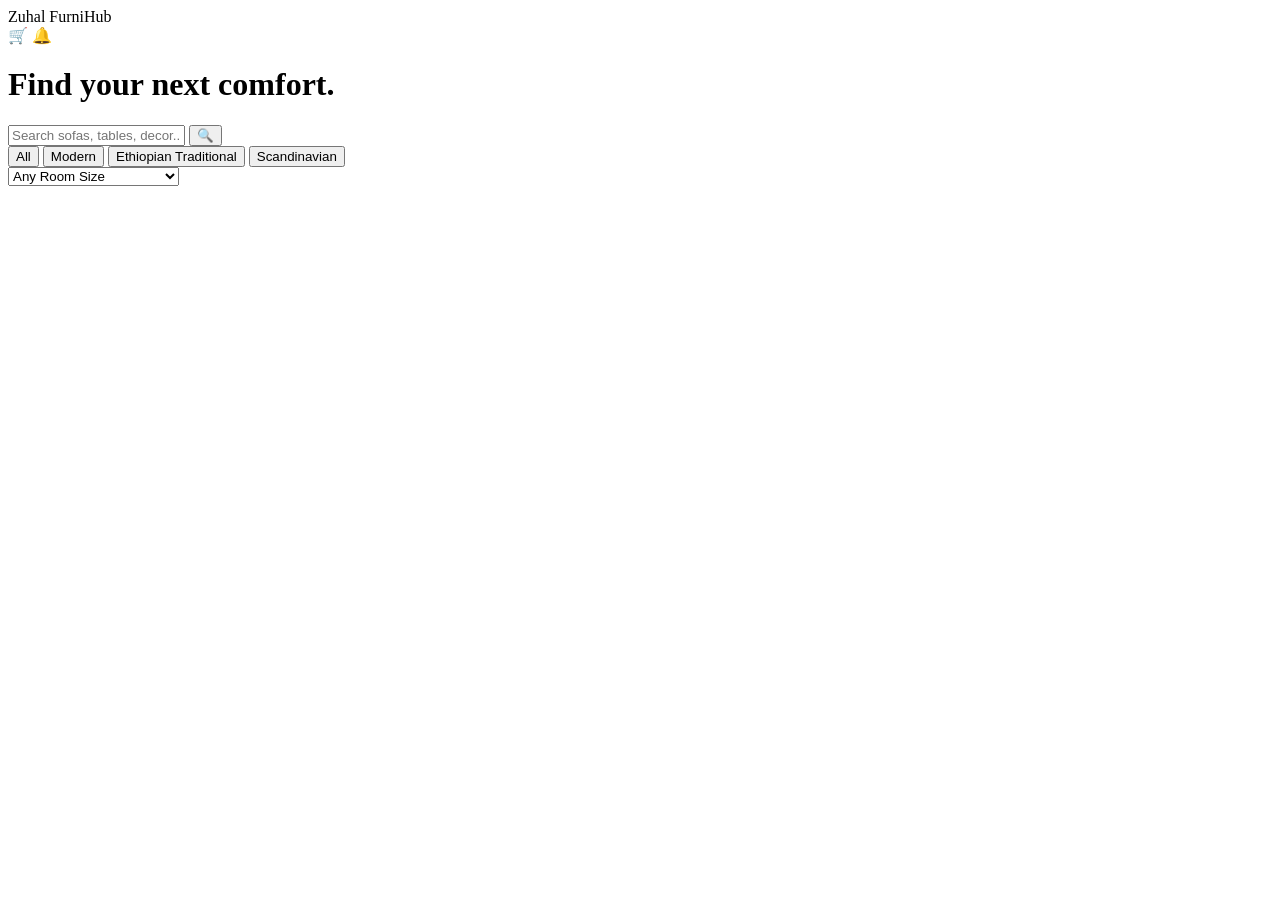
==== index.html @ ea8e4184 "Add initial HTML structure for Zuhal FurniHub" ====
<!DOCTYPE html>
<html lang="en">
<head>
    <meta charset="UTF-8">
    <meta name="viewport" content="width=device-width, initial-scale=1.0">
    <title>Zuhal FurniHub | Premium Marketplace</title>
    <link rel="stylesheet" href="style.css">
    <link href="https://fonts.googleapis.com/css2?family=Inter:wght@300;400;600&display=swap" rel="stylesheet">
</head>
<body>

    <nav class="navbar">
        <div class="logo">Zuhal FurniHub</div>
        <div class="nav-icons">
            <span>🛒</span>
            <span>🔔</span>
            <div class="profile-circle"></div>
        </div>
    </nav>

    <header class="hero">
        <h1>Find your next <span class="highlight">comfort.</span></h1>
        <div class="search-container">
            <input type="text" placeholder="Search sofas, tables, decor...">
            <button class="search-btn">🔍</button>
        </div>
    </header>

    <section class="filter-section">
        <div class="style-discovery">
            <button class="chip active" onclick="filterByStyle('All')">All</button>
            <button class="chip" onclick="filterByStyle('Modern')">Modern</button>
            <button class="chip" onclick="filterByStyle('Ethiopian Traditional')">Ethiopian Traditional</button>
            <button class="chip" onclick="filterByStyle('Scandinavian')">Scandinavian</button>
        </div>
        
        <div class="secondary-filters">
            <select id="roomSize" onchange="filterBySize()">
                <option value="all">Any Room Size</option>
                <option value="small">Small (Studio/Apartment)</option>
                <option value="large">Large (Villa)</option>
            </select>
        </div>
    </section>

    <main class="product-grid" id="productGrid">
        </main>

    <script src="script.js"></script>
</body>
</html>
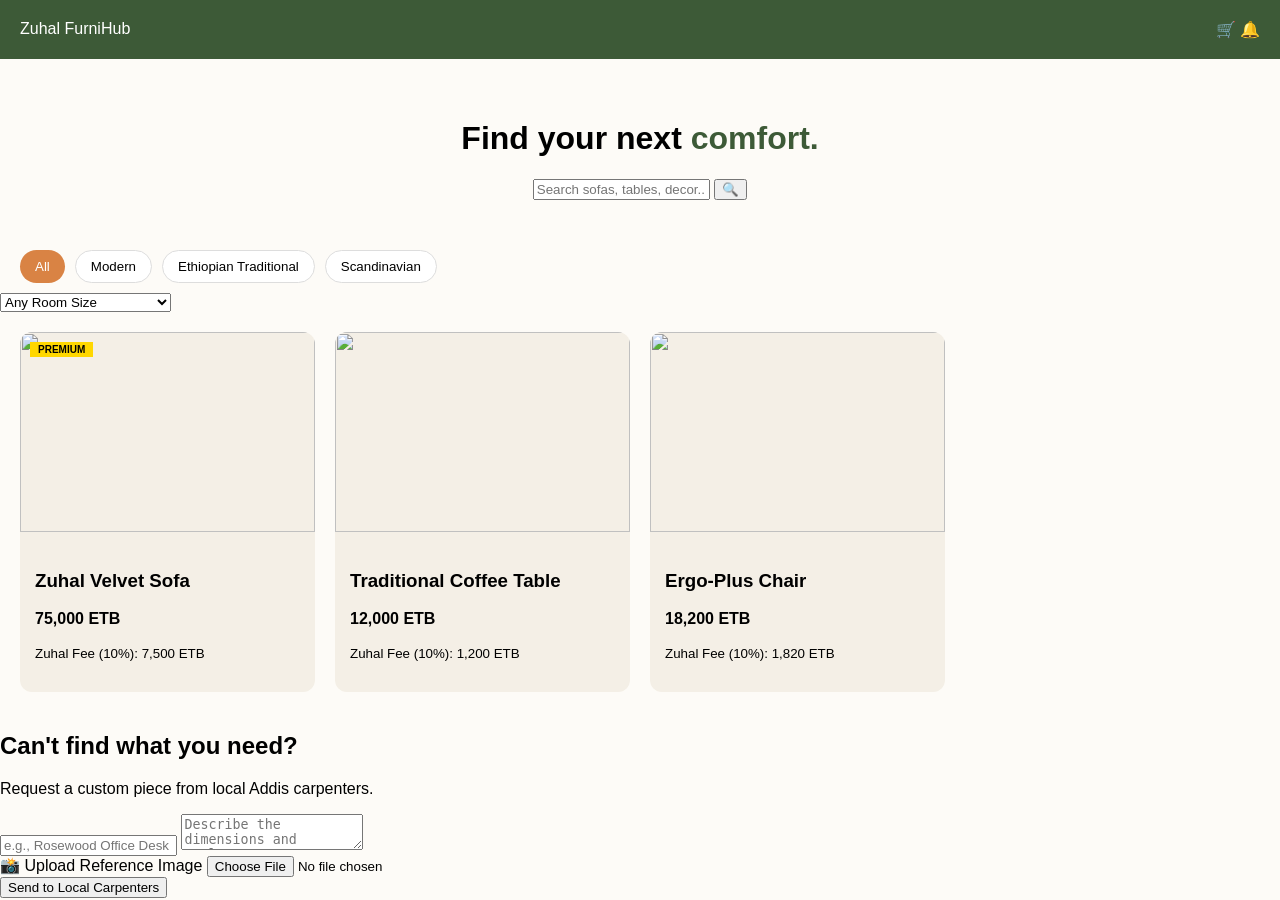
==== commit a0bae385: "Add custom request section to index.html" ====
--- a/index.html
+++ b/index.html
@@ -45,6 +45,19 @@
 
     <main class="product-grid" id="productGrid">
         </main>
+    <section class="custom-request">
+    <h2>Can't find what you need?</h2>
+    <p>Request a custom piece from local Addis carpenters.</p>
+    <div class="request-form">
+        <input type="text" id="customItemName" placeholder="e.g., Rosewood Office Desk">
+        <textarea id="customDescription" placeholder="Describe the dimensions and style..."></textarea>
+        <div class="upload-box">
+            <label for="file-upload">📸 Upload Reference Image</label>
+            <input id="file-upload" type="file" />
+        </div>
+        <button class="request-btn" onclick="submitRequest()">Send to Local Carpenters</button>
+    </div>
+</section>
 
     <script src="script.js"></script>
 </body>
--- a/style.css
+++ b/style.css
@@ -0,0 +1,74 @@
+:root {
+    --zuhal-green: #3D5A37;
+    --zuhal-orange: #D98344;
+    --zuhal-cream: #FDFBF7;
+    --bg-card: #F4EFE6;
+}
+
+body {
+    margin: 0;
+    font-family: 'Inter', sans-serif;
+    background-color: var(--zuhal-cream);
+}
+
+.navbar {
+    display: flex;
+    justify-content: space-between;
+    padding: 20px;
+    background: var(--zuhal-green);
+    color: white;
+}
+
+.hero {
+    padding: 40px 20px;
+    text-align: center;
+}
+
+.highlight { color: var(--zuhal-green); }
+
+.style-discovery {
+    display: flex;
+    gap: 10px;
+    overflow-x: auto;
+    padding: 10px 20px;
+}
+
+.chip {
+    border: 1px solid #ddd;
+    background: white;
+    padding: 8px 15px;
+    border-radius: 20px;
+    white-space: nowrap;
+    cursor: pointer;
+}
+
+.chip.active {
+    background: var(--zuhal-orange);
+    color: white;
+    border: none;
+}
+
+.product-grid {
+    display: grid;
+    grid-template-columns: repeat(auto-fill, minmax(280px, 1fr));
+    gap: 20px;
+    padding: 20px;
+}
+
+.product-card {
+    background: var(--bg-card);
+    border-radius: 12px;
+    overflow: hidden;
+    position: relative;
+    padding-bottom: 15px;
+}
+
+.premium-badge {
+    position: absolute;
+    top: 10px;
+    left: 10px;
+    background: gold;
+    padding: 2px 8px;
+    font-size: 10px;
+    font-weight: bold;
+}
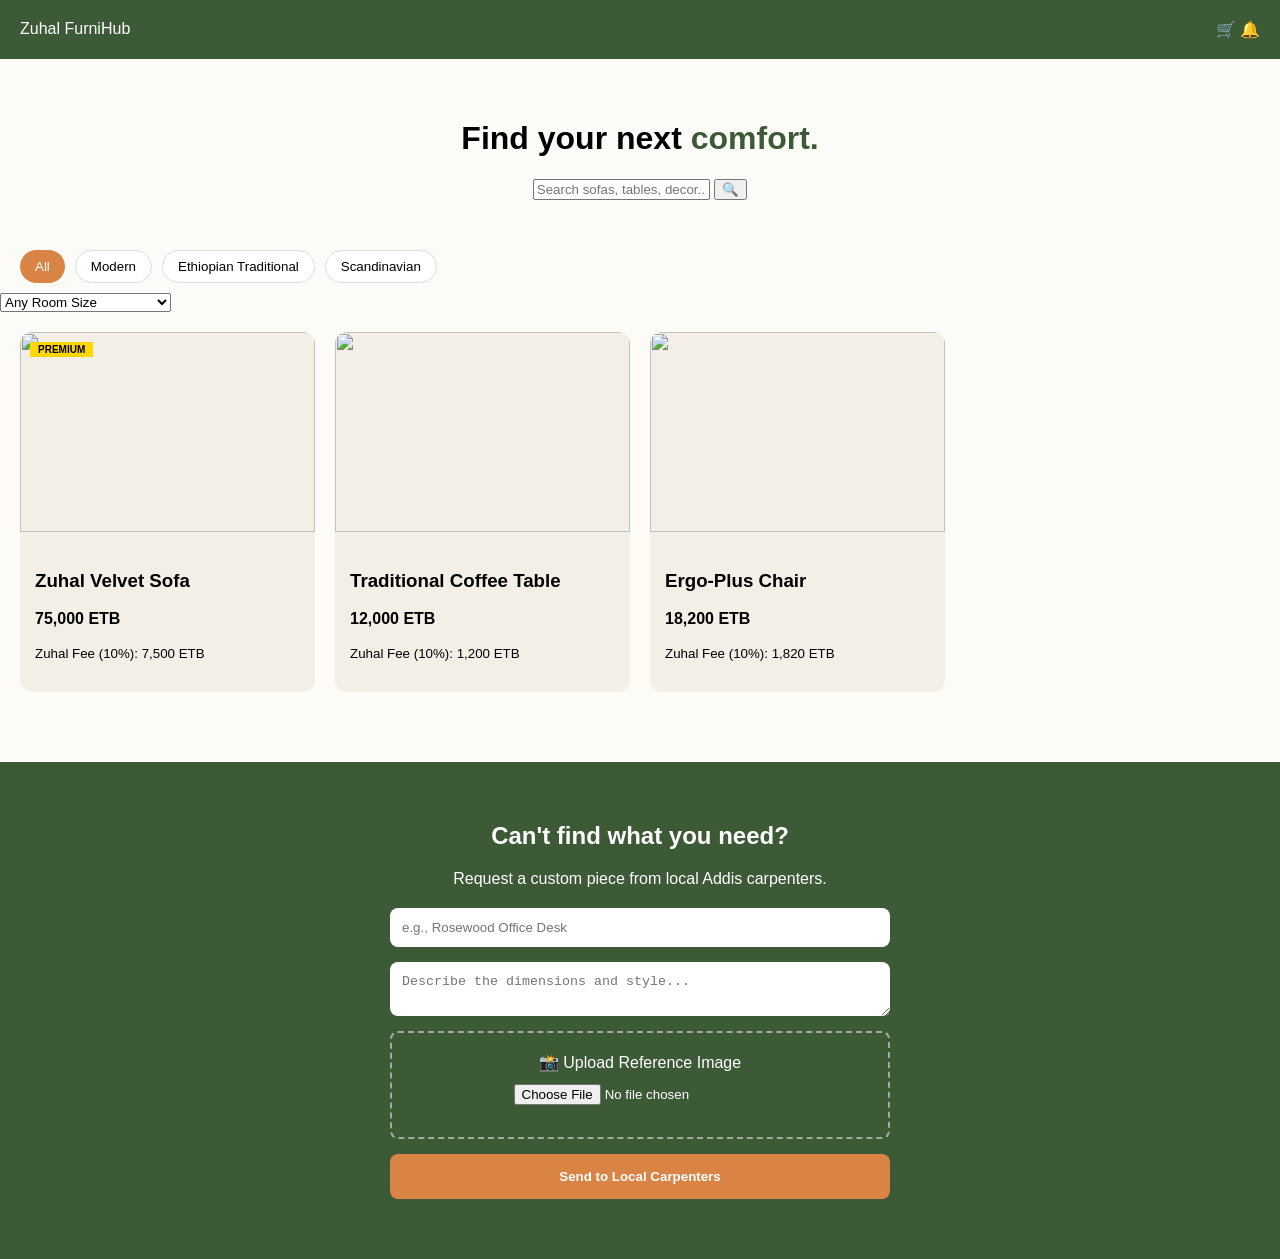
==== commit 1ad49a69: "Add delivery cost estimation feature Added a delivery cost estimation section with options for picku" ====
--- a/index.html
+++ b/index.html
@@ -44,6 +44,28 @@
     </section>
 
     <main class="product-grid" id="productGrid">
+        <section class="delivery-calc">
+    <h3>🚚 Estimate Delivery Cost</h3>
+    <div class="calc-box">
+        <label>Pickup Area:</label>
+        <select id="pickup">
+            <option value="0">Addis Ketema (Merkato)</option>
+            <option value="150">Bole</option>
+            <option value="200">CMC / Ayat</option>
+            <option value="100">Piassa</option>
+        </select>
+
+        <label>Item Size:</label>
+        <select id="itemSize">
+            <option value="1">Small (Chair/Lamp)</option>
+            <option value="2.5">Medium (Dining Table)</option>
+            <option value="5">Large (3-Seater Sofa / Bed)</option>
+        </select>
+        
+        <button onclick="calculateDelivery()">Check Price</button>
+        <p id="deliveryResult"></p>
+    </div>
+</section>
         </main>
     <section class="custom-request">
     <h2>Can't find what you need?</h2>
--- a/style.css
+++ b/style.css
@@ -72,3 +72,41 @@
     font-size: 10px;
     font-weight: bold;
 }
+.custom-request {
+    background: var(--zuhal-green);
+    color: white;
+    padding: 40px 20px;
+    margin-top: 50px;
+    text-align: center;
+}
+
+.request-form {
+    max-width: 500px;
+    margin: 20px auto;
+    display: flex;
+    flex-direction: column;
+    gap: 15px;
+}
+
+.request-form input, .request-form textarea {
+    padding: 12px;
+    border-radius: 8px;
+    border: none;
+}
+
+.upload-box {
+    border: 2px dashed rgba(255,255,255,0.5);
+    padding: 20px;
+    border-radius: 8px;
+    cursor: pointer;
+}
+
+.request-btn {
+    background: var(--zuhal-orange);
+    color: white;
+    border: none;
+    padding: 15px;
+    font-weight: bold;
+    border-radius: 8px;
+    cursor: pointer;
+}
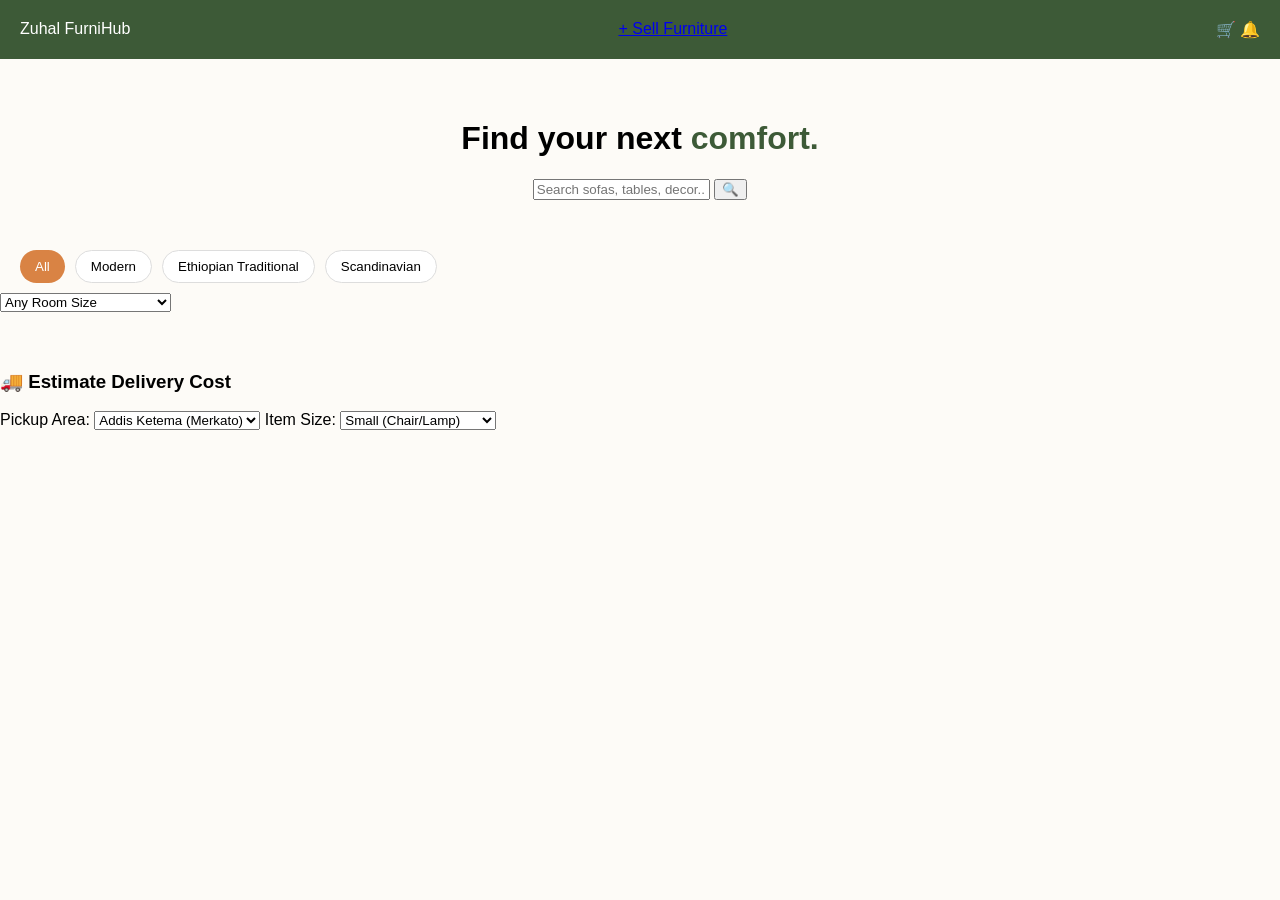
==== commit 1489e3e5: "Update index.html to enhance navigation and layout Refactor HTML structure to improve layout and add" ====
--- a/index.html
+++ b/index.html
@@ -11,6 +11,11 @@
 
     <nav class="navbar">
         <div class="logo">Zuhal FurniHub</div>
+        
+        <div class="nav-links">
+            <a href="sell.html" class="sell-btn-nav">+ Sell Furniture</a>
+        </div>
+
         <div class="nav-icons">
             <span>🛒</span>
             <span>🔔</span>
@@ -21,7 +26,7 @@
     <header class="hero">
         <h1>Find your next <span class="highlight">comfort.</span></h1>
         <div class="search-container">
-            <input type="text" placeholder="Search sofas, tables, decor...">
+            <input type="text" id="searchInput" placeholder="Search sofas, tables, decor..." onkeyup="searchFurniture()">
             <button class="search-btn">🔍</button>
         </div>
     </header>
@@ -43,44 +48,21 @@
         </div>
     </section>
 
-    <main class="product-grid" id="productGrid">
-        <section class="delivery-calc">
-    <h3>🚚 Estimate Delivery Cost</h3>
-    <div class="calc-box">
-        <label>Pickup Area:</label>
-        <select id="pickup">
-            <option value="0">Addis Ketema (Merkato)</option>
-            <option value="150">Bole</option>
-            <option value="200">CMC / Ayat</option>
-            <option value="100">Piassa</option>
-        </select>
+    <main class="product-grid" id="productGrid"></main>
 
-        <label>Item Size:</label>
-        <select id="itemSize">
-            <option value="1">Small (Chair/Lamp)</option>
-            <option value="2.5">Medium (Dining Table)</option>
-            <option value="5">Large (3-Seater Sofa / Bed)</option>
-        </select>
-        
-        <button onclick="calculateDelivery()">Check Price</button>
-        <p id="deliveryResult"></p>
-    </div>
-</section>
-        </main>
-    <section class="custom-request">
-    <h2>Can't find what you need?</h2>
-    <p>Request a custom piece from local Addis carpenters.</p>
-    <div class="request-form">
-        <input type="text" id="customItemName" placeholder="e.g., Rosewood Office Desk">
-        <textarea id="customDescription" placeholder="Describe the dimensions and style..."></textarea>
-        <div class="upload-box">
-            <label for="file-upload">📸 Upload Reference Image</label>
-            <input id="file-upload" type="file" />
-        </div>
-        <button class="request-btn" onclick="submitRequest()">Send to Local Carpenters</button>
-    </div>
-</section>
+    <section class="tools-container">
+        <div class="delivery-calc">
+            <h3>🚚 Estimate Delivery Cost</h3>
+            <div class="calc-box">
+                <label>Pickup Area:</label>
+                <select id="pickup">
+                    <option value="0">Addis Ketema (Merkato)</option>
+                    <option value="150">Bole</option>
+                    <option value="200">CMC / Ayat</option>
+                    <option value="100">Piassa</option>
+                </select>
 
-    <script src="script.js"></script>
-</body>
-</html>
+                <label>Item Size:</label>
+                <select id="itemSize">
+                    <option value="1">Small (Chair/Lamp)</option>
+                    <option value="2.5">Medium (Dining Table)</option
--- a/style.css
+++ b/style.css
@@ -110,3 +110,51 @@
     border-radius: 8px;
     cursor: pointer;
 }
+.premium-card {
+    border: 2px solid var(--zuhal-orange);
+    box-shadow: 0 10px 20px rgba(217, 131, 68, 0.2);
+    transform: scale(1.02); /* Makes it pop slightly more */
+}
+
+.premium-tag {
+    background: var(--zuhal-orange);
+    color: white;
+    padding: 2px 10px;
+    font-size: 0.7rem;
+    font-weight: bold;
+    border-radius: 4px;
+    position: absolute;
+    top: 10px;
+    right: 10px;
+}
+.form-container {
+    max-width: 600px;
+    margin: 40px auto;
+    padding: 20px;
+}
+
+.sell-card {
+    background: white;
+    padding: 30px;
+    border-radius: 15px;
+    box-shadow: 0 10px 30px rgba(0,0,0,0.05);
+    display: flex;
+    flex-direction: column;
+    gap: 15px;
+}
+
+.earnings-breakdown {
+    background: var(--zuhal-cream);
+    padding: 15px;
+    border-left: 4px solid var(--zuhal-green);
+    font-size: 0.9rem;
+}
+
+.premium-option {
+    background: #fff8e1;
+    padding: 10px;
+    border-radius: 8px;
+    border: 1px solid #ffe082;
+    cursor: pointer;
+    font-size: 0.9rem;
+}
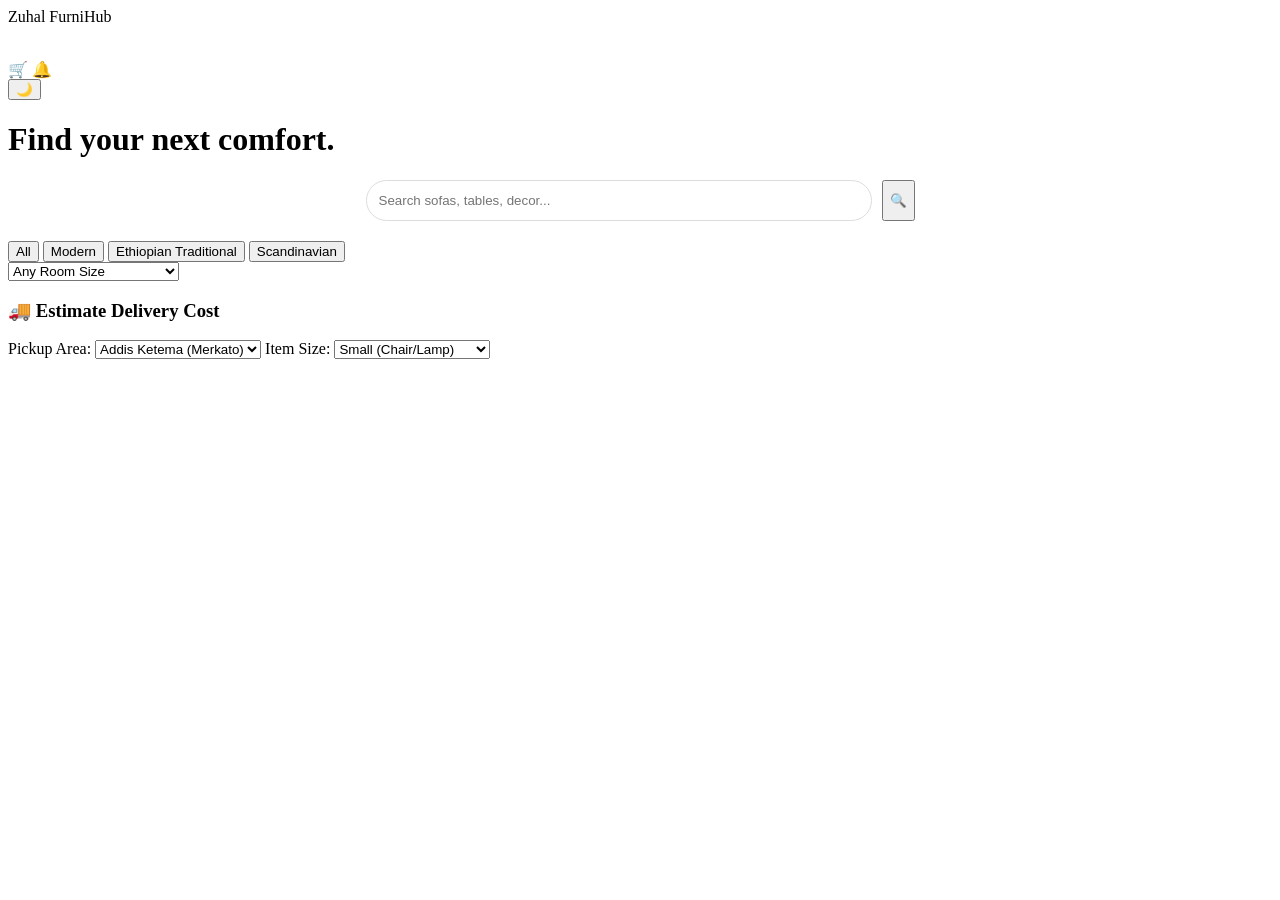
==== commit 44df91f3: "Add dark mode toggle button Add dark mode toggle button to navigation" ====
--- a/index.html
+++ b/index.html
@@ -20,6 +20,7 @@
             <span>🛒</span>
             <span>🔔</span>
             <div class="profile-circle"></div>
+            <button id="dark-mode-toggle" class="mode-btn">🌙</button>
         </div>
     </nav>
 
--- a/style.css
+++ b/style.css
@@ -1,160 +1,176 @@
-:root {
-    --zuhal-green: #3D5A37;
-    --zuhal-orange: #D98344;
-    --zuhal-cream: #FDFBF7;
-    --bg-card: #F4EFE6;
+.delete-btn {
+    background: #ffeded;
+    color: #cc0000;
+    border: none;
+    padding: 5px 10px;
+    border-radius: 4px;
+    font-size: 11px;
+    cursor: pointer;
+    margin-top: 10px;
+    transition: 0.3s;
 }
 
-body {
-    margin: 0;
-    font-family: 'Inter', sans-serif;
-    background-color: var(--zuhal-cream);
-}
-
-.navbar {
-    display: flex;
-    justify-content: space-between;
-    padding: 20px;
-    background: var(--zuhal-green);
+.delete-btn:hover {
+    background: #cc0000;
     color: white;
 }
 
-.hero {
-    padding: 40px 20px;
+.nav-links {
+    display: flex;
+    align-items: center;
+    gap: 15px;
+}
+
+.sell-btn-nav {
+    color: white;
+    text-decoration: none;
+    background: var(--zuhal-orange);
+    padding: 8px 15px;
+    border-radius: 5px;
+    font-weight: 600;
+}
+.search-container {
+    display: flex;
+    justify-content: center;
+    gap: 10px;
+    max-width: 600px;
+    margin: 20px auto;
+}
+
+#searchInput {
+    width: 80%;
+    padding: 12px;
+    border-radius: 25px;
+    border: 1px solid #ddd;
+    outline: none;
+}
+
+#searchInput:focus {
+    border-color: var(--zuhal-green);
+}
+.details-container {
+    max-width: 1000px;
+    margin: 40px auto;
+    display: grid;
+    grid-template-columns: 1fr 1fr;
+    gap: 40px;
+    padding: 20px;
+    background: white;
+    border-radius: 20px;
+}
+
+.details-image img {
+    width: 100%;
+    border-radius: 15px;
+    object-fit: cover;
+}
+
+.details-info h1 { color: var(--zuhal-green); font-size: 2.5rem; }
+
+.contact-box {
+    margin-top: 30px;
+    padding: 20px;
+    background: var(--zuhal-cream);
+    border-radius: 12px;
+}
+
+.whatsapp-btn {
+    display: block;
+    text-align: center;
+    background: #25D366;
+    color: white;
+    padding: 15px;
+    text-decoration: none;
+    border-radius: 8px;
+    font-weight: bold;
+    margin-top: 10px;
+}
+/* --- Details Page Layout --- */
+.details-container {
+    max-width: 1100px;
+    margin: 50px auto;
+    display: grid;
+    grid-template-columns: 1.2fr 1fr; /* Image is slightly larger than info box */
+    gap: 50px;
+    padding: 30px;
+    background: white;
+    border-radius: 24px;
+    box-shadow: 0 10px 40px rgba(0,0,0,0.03);
+}
+
+.details-image img {
+    width: 100%;
+    height: 500px;
+    border-radius: 18px;
+    object-fit: cover;
+}
+
+/* --- Typography & Info --- */
+.details-info h1 {
+    color: var(--zuhal-green);
+    font-size: 2.8rem;
+    margin-bottom: 10px;
+    font-weight: 600;
+}
+
+.details-info .price-tag {
+    font-size: 2rem;
+    color: var(--zuhal-orange);
+    font-weight: bold;
+    margin: 20px 0;
+}
+
+/* --- The WhatsApp Contact Box --- */
+.contact-box {
+    margin-top: 40px;
+    padding: 25px;
+    background: #f9fcf8; /* Very light green tint */
+    border: 1px solid #e1eedd;
+    border-radius: 16px;
     text-align: center;
 }
 
-.highlight { color: var(--zuhal-green); }
-
-.style-discovery {
+.whatsapp-btn {
     display: flex;
+    align-items: center;
+    justify-content: center;
     gap: 10px;
-    overflow-x: auto;
-    padding: 10px 20px;
+    background: #25D366; /* Official WhatsApp Green */
+    color: white;
+    padding: 18px;
+    text-decoration: none;
+    border-radius: 12px;
+    font-size: 1.1rem;
+    font-weight: 600;
+    transition: transform 0.3s ease, background 0.3s ease;
+    box-shadow: 0 4px 15px rgba(37, 211, 102, 0.3);
 }
 
-.chip {
-    border: 1px solid #ddd;
-    background: white;
-    padding: 8px 15px;
-    border-radius: 20px;
-    white-space: nowrap;
-    cursor: pointer;
+.whatsapp-btn:hover {
+    background: #1eb954;
+    transform: translateY(-3px);
 }
 
-.chip.active {
-    background: var(--zuhal-orange);
-    color: white;
-    border: none;
+/* Mobile Responsiveness: Stack columns on small screens */
+@media (max-width: 768px) {
+    .details-container {
+        grid-template-columns: 1fr;
+        margin: 10px;
+        padding: 15px;
+    }
+    
+    .details-image img {
+        height: 300px;
+    }
+}
+.related-section {
+    max-width: 1100px;
+    margin: 0 auto 60px;
+    padding: 0 20px;
 }
 
-.product-grid {
-    display: grid;
-    grid-template-columns: repeat(auto-fill, minmax(280px, 1fr));
-    gap: 20px;
-    padding: 20px;
+.related-section hr {
+    border: 0;
+    border-top: 1px solid #eee;
+    margin-bottom: 20px;
 }
-
-.product-card {
-    background: var(--bg-card);
-    border-radius: 12px;
-    overflow: hidden;
-    position: relative;
-    padding-bottom: 15px;
-}
-
-.premium-badge {
-    position: absolute;
-    top: 10px;
-    left: 10px;
-    background: gold;
-    padding: 2px 8px;
-    font-size: 10px;
-    font-weight: bold;
-}
-.custom-request {
-    background: var(--zuhal-green);
-    color: white;
-    padding: 40px 20px;
-    margin-top: 50px;
-    text-align: center;
-}
-
-.request-form {
-    max-width: 500px;
-    margin: 20px auto;
-    display: flex;
-    flex-direction: column;
-    gap: 15px;
-}
-
-.request-form input, .request-form textarea {
-    padding: 12px;
-    border-radius: 8px;
-    border: none;
-}
-
-.upload-box {
-    border: 2px dashed rgba(255,255,255,0.5);
-    padding: 20px;
-    border-radius: 8px;
-    cursor: pointer;
-}
-
-.request-btn {
-    background: var(--zuhal-orange);
-    color: white;
-    border: none;
-    padding: 15px;
-    font-weight: bold;
-    border-radius: 8px;
-    cursor: pointer;
-}
-.premium-card {
-    border: 2px solid var(--zuhal-orange);
-    box-shadow: 0 10px 20px rgba(217, 131, 68, 0.2);
-    transform: scale(1.02); /* Makes it pop slightly more */
-}
-
-.premium-tag {
-    background: var(--zuhal-orange);
-    color: white;
-    padding: 2px 10px;
-    font-size: 0.7rem;
-    font-weight: bold;
-    border-radius: 4px;
-    position: absolute;
-    top: 10px;
-    right: 10px;
-}
-.form-container {
-    max-width: 600px;
-    margin: 40px auto;
-    padding: 20px;
-}
-
-.sell-card {
-    background: white;
-    padding: 30px;
-    border-radius: 15px;
-    box-shadow: 0 10px 30px rgba(0,0,0,0.05);
-    display: flex;
-    flex-direction: column;
-    gap: 15px;
-}
-
-.earnings-breakdown {
-    background: var(--zuhal-cream);
-    padding: 15px;
-    border-left: 4px solid var(--zuhal-green);
-    font-size: 0.9rem;
-}
-
-.premium-option {
-    background: #fff8e1;
-    padding: 10px;
-    border-radius: 8px;
-    border: 1px solid #ffe082;
-    cursor: pointer;
-    font-size: 0.9rem;
-}
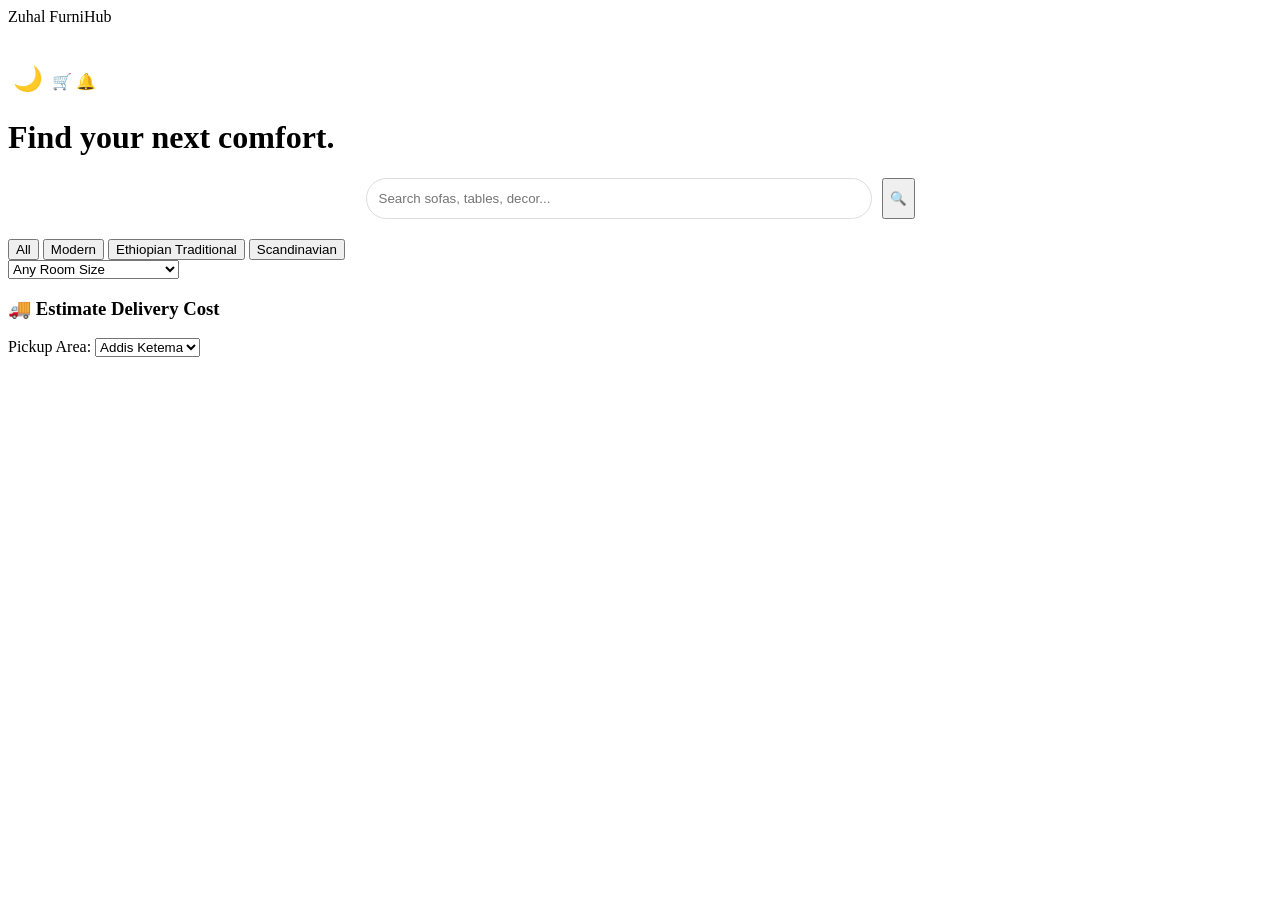
==== commit 4755d2c4: "Update index.html" ====
--- a/index.html
+++ b/index.html
@@ -17,10 +17,10 @@
         </div>
 
         <div class="nav-icons">
-            <span>🛒</span>
-            <span>🔔</span>
+            <button id="dark-mode-toggle" class="mode-btn">🌙</button>
+            <span class="icon-spacing">🛒</span>
+            <span class="icon-spacing">🔔</span>
             <div class="profile-circle"></div>
-            <button id="dark-mode-toggle" class="mode-btn">🌙</button>
         </div>
     </nav>
 
@@ -49,7 +49,8 @@
         </div>
     </section>
 
-    <main class="product-grid" id="productGrid"></main>
+    <main class="product-grid" id="productGrid">
+        </main>
 
     <section class="tools-container">
         <div class="delivery-calc">
@@ -57,13 +58,4 @@
             <div class="calc-box">
                 <label>Pickup Area:</label>
                 <select id="pickup">
-                    <option value="0">Addis Ketema (Merkato)</option>
-                    <option value="150">Bole</option>
-                    <option value="200">CMC / Ayat</option>
-                    <option value="100">Piassa</option>
-                </select>
-
-                <label>Item Size:</label>
-                <select id="itemSize">
-                    <option value="1">Small (Chair/Lamp)</option>
-                    <option value="2.5">Medium (Dining Table)</option
+                    <option value="0">Addis Ketema
--- a/style.css
+++ b/style.css
@@ -174,3 +174,55 @@
     border-top: 1px solid #eee;
     margin-bottom: 20px;
 }
+/* --- Dark Mode Colors --- */
+body.dark-mode {
+    --zuhal-cream: #121212; /* Dark Background */
+    --bg-card: #1e1e1e;    /* Darker Grey Cards */
+    color: #e0e0e0;        /* Light Text */
+}
+
+body.dark-mode .navbar {
+    background: #0a0a0a;
+}
+
+body.dark-mode .product-card, 
+body.dark-mode .details-container,
+body.dark-mode .sell-card {
+    background: #1e1e1e;
+    color: white;
+    box-shadow: 0 10px 30px rgba(0,0,0,0.5);
+}
+
+body.dark-mode input, 
+body.dark-mode textarea, 
+body.dark-mode select {
+    background: #2a2a2a;
+    color: white;
+    border: 1px solid #444;
+}
+
+/* Toggle Button Style */
+.mode-btn {
+    background: none;
+    border: none;
+    font-size: 1.5rem;
+    cursor: pointer;
+    padding: 5px;
+    transition: transform 0.3s ease;
+}
+
+.mode-btn:hover {
+    transform: rotate(20deg);
+}
+.file-input {
+    padding: 10px;
+    background: var(--zuhal-cream);
+    border: 2px dashed var(--zuhal-green);
+    border-radius: 8px;
+    cursor: pointer;
+}
+
+body.dark-mode .file-input {
+    background: #2a2a2a;
+    border-color: #444;
+}
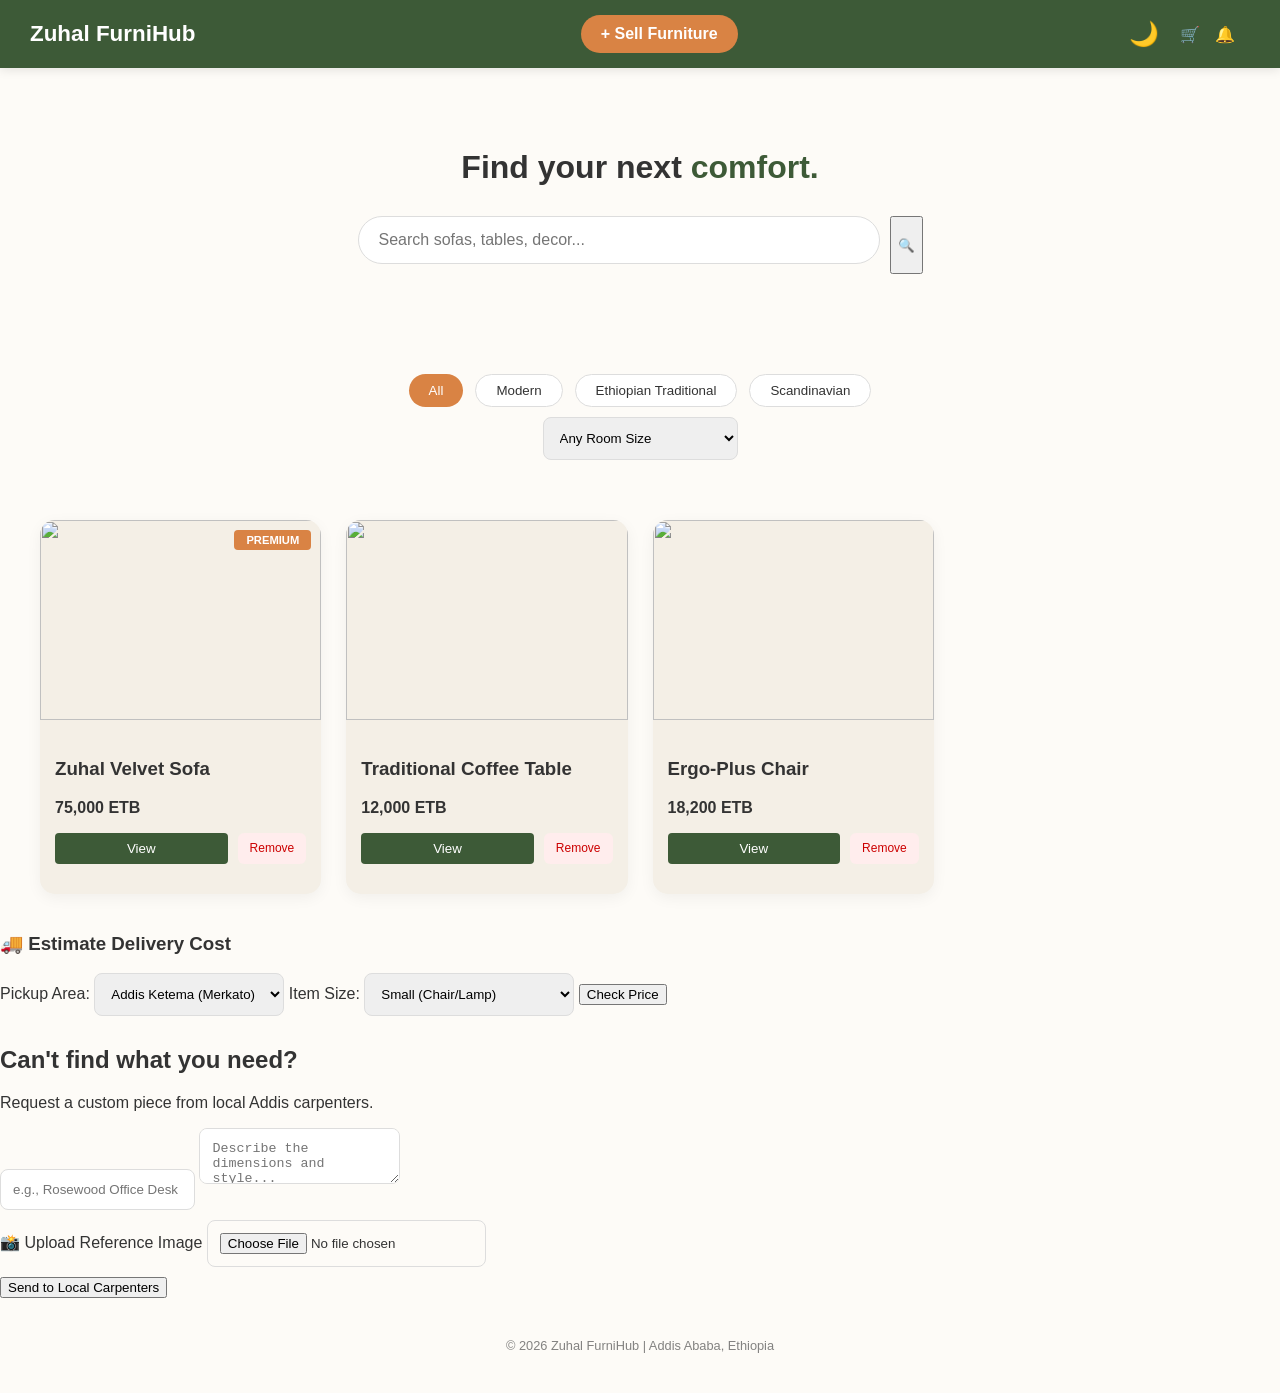
==== commit f7073d66: "Update index.html" ====
--- a/index.html
+++ b/index.html
@@ -58,4 +58,43 @@
             <div class="calc-box">
                 <label>Pickup Area:</label>
                 <select id="pickup">
-                    <option value="0">Addis Ketema
+                    <option value="0">Addis Ketema (Merkato)</option>
+                    <option value="150">Bole</option>
+                    <option value="200">CMC / Ayat</option>
+                    <option value="100">Piassa</option>
+                </select>
+
+                <label>Item Size:</label>
+                <select id="itemSize">
+                    <option value="1">Small (Chair/Lamp)</option>
+                    <option value="2.5">Medium (Dining Table)</option>
+                    <option value="5">Large (3-Seater Sofa / Bed)</option>
+                </select>
+                
+                <button class="request-btn" onclick="calculateDelivery()">Check Price</button>
+                <p id="deliveryResult"></p>
+            </div>
+        </div>
+
+        <div class="custom-request">
+            <h2>Can't find what you need?</h2>
+            <p>Request a custom piece from local Addis carpenters.</p>
+            <div class="request-form">
+                <input type="text" id="customItemName" placeholder="e.g., Rosewood Office Desk">
+                <textarea id="customDescription" placeholder="Describe the dimensions and style..."></textarea>
+                <div class="upload-box">
+                    <label for="file-upload">📸 Upload Reference Image</label>
+                    <input id="file-upload" type="file" />
+                </div>
+                <button class="request-btn" onclick="submitRequest()">Send to Local Carpenters</button>
+            </div>
+        </div>
+    </section>
+
+    <footer style="text-align: center; padding: 40px; opacity: 0.6; font-size: 0.8rem;">
+        &copy; 2026 Zuhal FurniHub | Addis Ababa, Ethiopia
+    </footer>
+
+    <script src="script.js"></script>
+</body>
+</html>
--- a/style.css
+++ b/style.css
@@ -1,99 +1,199 @@
+/* --- 1. CORE BRANDING & VARIABLES --- */
+:root {
+    --zuhal-green: #3D5A37;
+    --zuhal-orange: #D98344;
+    --zuhal-cream: #FDFBF7;
+    --bg-card: #F4EFE6;
+    --text-main: #333;
+    --white: #ffffff;
+    --transition: 0.3s ease;
+}
+
+/* --- 2. DARK MODE OVERRIDES --- */
+body.dark-mode {
+    --zuhal-cream: #121212; 
+    --bg-card: #1e1e1e;   
+    --text-main: #e0e0e0;
+    --white: #1e1e1e;
+}
+
+body {
+    margin: 0;
+    font-family: 'Inter', sans-serif;
+    background-color: var(--zuhal-cream);
+    color: var(--text-main);
+    transition: background-color var(--transition);
+}
+
+/* --- 3. NAVIGATION --- */
+.navbar {
+    display: flex;
+    justify-content: space-between;
+    align-items: center;
+    padding: 15px 30px;
+    background: var(--zuhal-green);
+    color: white;
+    box-shadow: 0 2px 10px rgba(0,0,0,0.1);
+}
+
+body.dark-mode .navbar {
+    background: #0a0a0a;
+}
+
+.logo { font-weight: bold; font-size: 1.4rem; }
+
+.nav-links {
+    display: flex;
+    align-items: center;
+    gap: 20px;
+}
+
+.sell-btn-nav {
+    color: white;
+    text-decoration: none;
+    background: var(--zuhal-orange);
+    padding: 10px 20px;
+    border-radius: 25px;
+    font-weight: 600;
+    transition: var(--transition);
+}
+
+.sell-btn-nav:hover {
+    transform: scale(1.05);
+    filter: brightness(1.1);
+}
+
+.nav-icons { display: flex; align-items: center; gap: 15px; }
+
+.mode-btn {
+    background: none;
+    border: none;
+    font-size: 1.5rem;
+    cursor: pointer;
+    transition: transform var(--transition);
+}
+
+.mode-btn:hover { transform: rotate(20deg); }
+
+/* --- 4. HERO & SEARCH --- */
+.hero {
+    padding: 60px 20px;
+    text-align: center;
+}
+
+.highlight { color: var(--zuhal-green); }
+
+.search-container {
+    display: flex;
+    justify-content: center;
+    gap: 10px;
+    max-width: 600px;
+    margin: 30px auto;
+}
+
+#searchInput {
+    width: 80%;
+    padding: 14px 20px;
+    border-radius: 30px;
+    border: 1px solid #ddd;
+    outline: none;
+    font-size: 1rem;
+}
+
+body.dark-mode #searchInput {
+    background: #2a2a2a;
+    color: white;
+    border: 1px solid #444;
+}
+
+#searchInput:focus { border-color: var(--zuhal-green); }
+
+/* --- 5. FILTERS --- */
+.filter-section {
+    padding: 0 20px 30px;
+    text-align: center;
+}
+
+.style-discovery {
+    display: flex;
+    justify-content: center;
+    gap: 12px;
+    overflow-x: auto;
+    padding: 10px;
+}
+
+.chip {
+    border: 1px solid #ddd;
+    background: var(--white);
+    padding: 8px 20px;
+    border-radius: 20px;
+    white-space: nowrap;
+    cursor: pointer;
+    color: var(--text-main);
+    transition: var(--transition);
+}
+
+.chip.active {
+    background: var(--zuhal-orange);
+    color: white;
+    border: none;
+}
+
+/* --- 6. PRODUCT GRID & CARDS --- */
+.product-grid {
+    display: grid;
+    grid-template-columns: repeat(auto-fill, minmax(280px, 1fr));
+    gap: 25px;
+    padding: 20px 40px;
+}
+
+.product-card {
+    background: var(--bg-card);
+    border-radius: 15px;
+    overflow: hidden;
+    position: relative;
+    padding-bottom: 15px;
+    transition: transform var(--transition);
+    box-shadow: 0 4px 15px rgba(0,0,0,0.05);
+}
+
+.product-card:hover { transform: translateY(-5px); }
+
+.premium-tag {
+    background: var(--zuhal-orange);
+    color: white;
+    padding: 4px 12px;
+    font-size: 0.7rem;
+    font-weight: bold;
+    border-radius: 4px;
+    position: absolute;
+    top: 10px;
+    right: 10px;
+    z-index: 10;
+}
+
 .delete-btn {
     background: #ffeded;
     color: #cc0000;
     border: none;
-    padding: 5px 10px;
-    border-radius: 4px;
-    font-size: 11px;
-    cursor: pointer;
-    margin-top: 10px;
-    transition: 0.3s;
-}
-
-.delete-btn:hover {
-    background: #cc0000;
-    color: white;
-}
-
-.nav-links {
-    display: flex;
-    align-items: center;
-    gap: 15px;
-}
-
-.sell-btn-nav {
-    color: white;
-    text-decoration: none;
-    background: var(--zuhal-orange);
-    padding: 8px 15px;
-    border-radius: 5px;
-    font-weight: 600;
-}
-.search-container {
-    display: flex;
-    justify-content: center;
-    gap: 10px;
-    max-width: 600px;
-    margin: 20px auto;
-}
-
-#searchInput {
-    width: 80%;
-    padding: 12px;
-    border-radius: 25px;
-    border: 1px solid #ddd;
-    outline: none;
-}
-
-#searchInput:focus {
-    border-color: var(--zuhal-green);
-}
-.details-container {
-    max-width: 1000px;
-    margin: 40px auto;
-    display: grid;
-    grid-template-columns: 1fr 1fr;
-    gap: 40px;
-    padding: 20px;
-    background: white;
-    border-radius: 20px;
-}
-
-.details-image img {
-    width: 100%;
-    border-radius: 15px;
-    object-fit: cover;
-}
-
-.details-info h1 { color: var(--zuhal-green); font-size: 2.5rem; }
-
-.contact-box {
-    margin-top: 30px;
-    padding: 20px;
-    background: var(--zuhal-cream);
-    border-radius: 12px;
-}
-
-.whatsapp-btn {
-    display: block;
-    text-align: center;
-    background: #25D366;
-    color: white;
-    padding: 15px;
-    text-decoration: none;
-    border-radius: 8px;
-    font-weight: bold;
-    margin-top: 10px;
-}
-/* --- Details Page Layout --- */
+    padding: 6px 12px;
+    border-radius: 6px;
+    font-size: 12px;
+    cursor: pointer;
+    transition: var(--transition);
+}
+
+.delete-btn:hover { background: #cc0000; color: white; }
+
+/* --- 7. DETAILS PAGE --- */
 .details-container {
     max-width: 1100px;
     margin: 50px auto;
     display: grid;
-    grid-template-columns: 1.2fr 1fr; /* Image is slightly larger than info box */
+    grid-template-columns: 1.2fr 1fr;
     gap: 50px;
     padding: 30px;
-    background: white;
+    background: var(--white);
     border-radius: 24px;
     box-shadow: 0 10px 40px rgba(0,0,0,0.03);
 }
@@ -105,14 +205,6 @@
     object-fit: cover;
 }
 
-/* --- Typography & Info --- */
-.details-info h1 {
-    color: var(--zuhal-green);
-    font-size: 2.8rem;
-    margin-bottom: 10px;
-    font-weight: 600;
-}
-
 .details-info .price-tag {
     font-size: 2rem;
     color: var(--zuhal-orange);
@@ -120,12 +212,11 @@
     margin: 20px 0;
 }
 
-/* --- The WhatsApp Contact Box --- */
 .contact-box {
     margin-top: 40px;
     padding: 25px;
-    background: #f9fcf8; /* Very light green tint */
-    border: 1px solid #e1eedd;
+    background: var(--zuhal-cream);
+    border: 1px solid rgba(0,0,0,0.05);
     border-radius: 16px;
     text-align: center;
 }
@@ -135,94 +226,50 @@
     align-items: center;
     justify-content: center;
     gap: 10px;
-    background: #25D366; /* Official WhatsApp Green */
-    color: white;
+    background: #25D366;
+    color: white !important;
     padding: 18px;
     text-decoration: none;
     border-radius: 12px;
     font-size: 1.1rem;
     font-weight: 600;
-    transition: transform 0.3s ease, background 0.3s ease;
+    transition: var(--transition);
     box-shadow: 0 4px 15px rgba(37, 211, 102, 0.3);
 }
 
-.whatsapp-btn:hover {
-    background: #1eb954;
-    transform: translateY(-3px);
-}
-
-/* Mobile Responsiveness: Stack columns on small screens */
+/* --- 8. SELLER TOOLS & INPUTS --- */
+.file-input {
+    padding: 15px;
+    background: var(--zuhal-cream);
+    border: 2px dashed var(--zuhal-green);
+    border-radius: 10px;
+    cursor: pointer;
+    width: 100%;
+    box-sizing: border-box;
+}
+
+input, textarea, select {
+    padding: 12px;
+    border-radius: 8px;
+    border: 1px solid #ddd;
+    margin-bottom: 10px;
+}
+
+.related-section {
+    max-width: 1100px;
+    margin: 40px auto 80px;
+    padding: 0 20px;
+}
+
+/* --- 9. RESPONSIVENESS --- */
 @media (max-width: 768px) {
     .details-container {
         grid-template-columns: 1fr;
         margin: 10px;
-        padding: 15px;
+        padding: 20px;
     }
     
-    .details-image img {
-        height: 300px;
-    }
-}
-.related-section {
-    max-width: 1100px;
-    margin: 0 auto 60px;
-    padding: 0 20px;
-}
-
-.related-section hr {
-    border: 0;
-    border-top: 1px solid #eee;
-    margin-bottom: 20px;
-}
-/* --- Dark Mode Colors --- */
-body.dark-mode {
-    --zuhal-cream: #121212; /* Dark Background */
-    --bg-card: #1e1e1e;    /* Darker Grey Cards */
-    color: #e0e0e0;        /* Light Text */
-}
-
-body.dark-mode .navbar {
-    background: #0a0a0a;
-}
-
-body.dark-mode .product-card, 
-body.dark-mode .details-container,
-body.dark-mode .sell-card {
-    background: #1e1e1e;
-    color: white;
-    box-shadow: 0 10px 30px rgba(0,0,0,0.5);
-}
-
-body.dark-mode input, 
-body.dark-mode textarea, 
-body.dark-mode select {
-    background: #2a2a2a;
-    color: white;
-    border: 1px solid #444;
-}
-
-/* Toggle Button Style */
-.mode-btn {
-    background: none;
-    border: none;
-    font-size: 1.5rem;
-    cursor: pointer;
-    padding: 5px;
-    transition: transform 0.3s ease;
-}
-
-.mode-btn:hover {
-    transform: rotate(20deg);
-}
-.file-input {
-    padding: 10px;
-    background: var(--zuhal-cream);
-    border: 2px dashed var(--zuhal-green);
-    border-radius: 8px;
-    cursor: pointer;
-}
-
-body.dark-mode .file-input {
-    background: #2a2a2a;
-    border-color: #444;
-}
+    .details-image img { height: 350px; }
+    
+    .search-container { width: 95%; }
+}
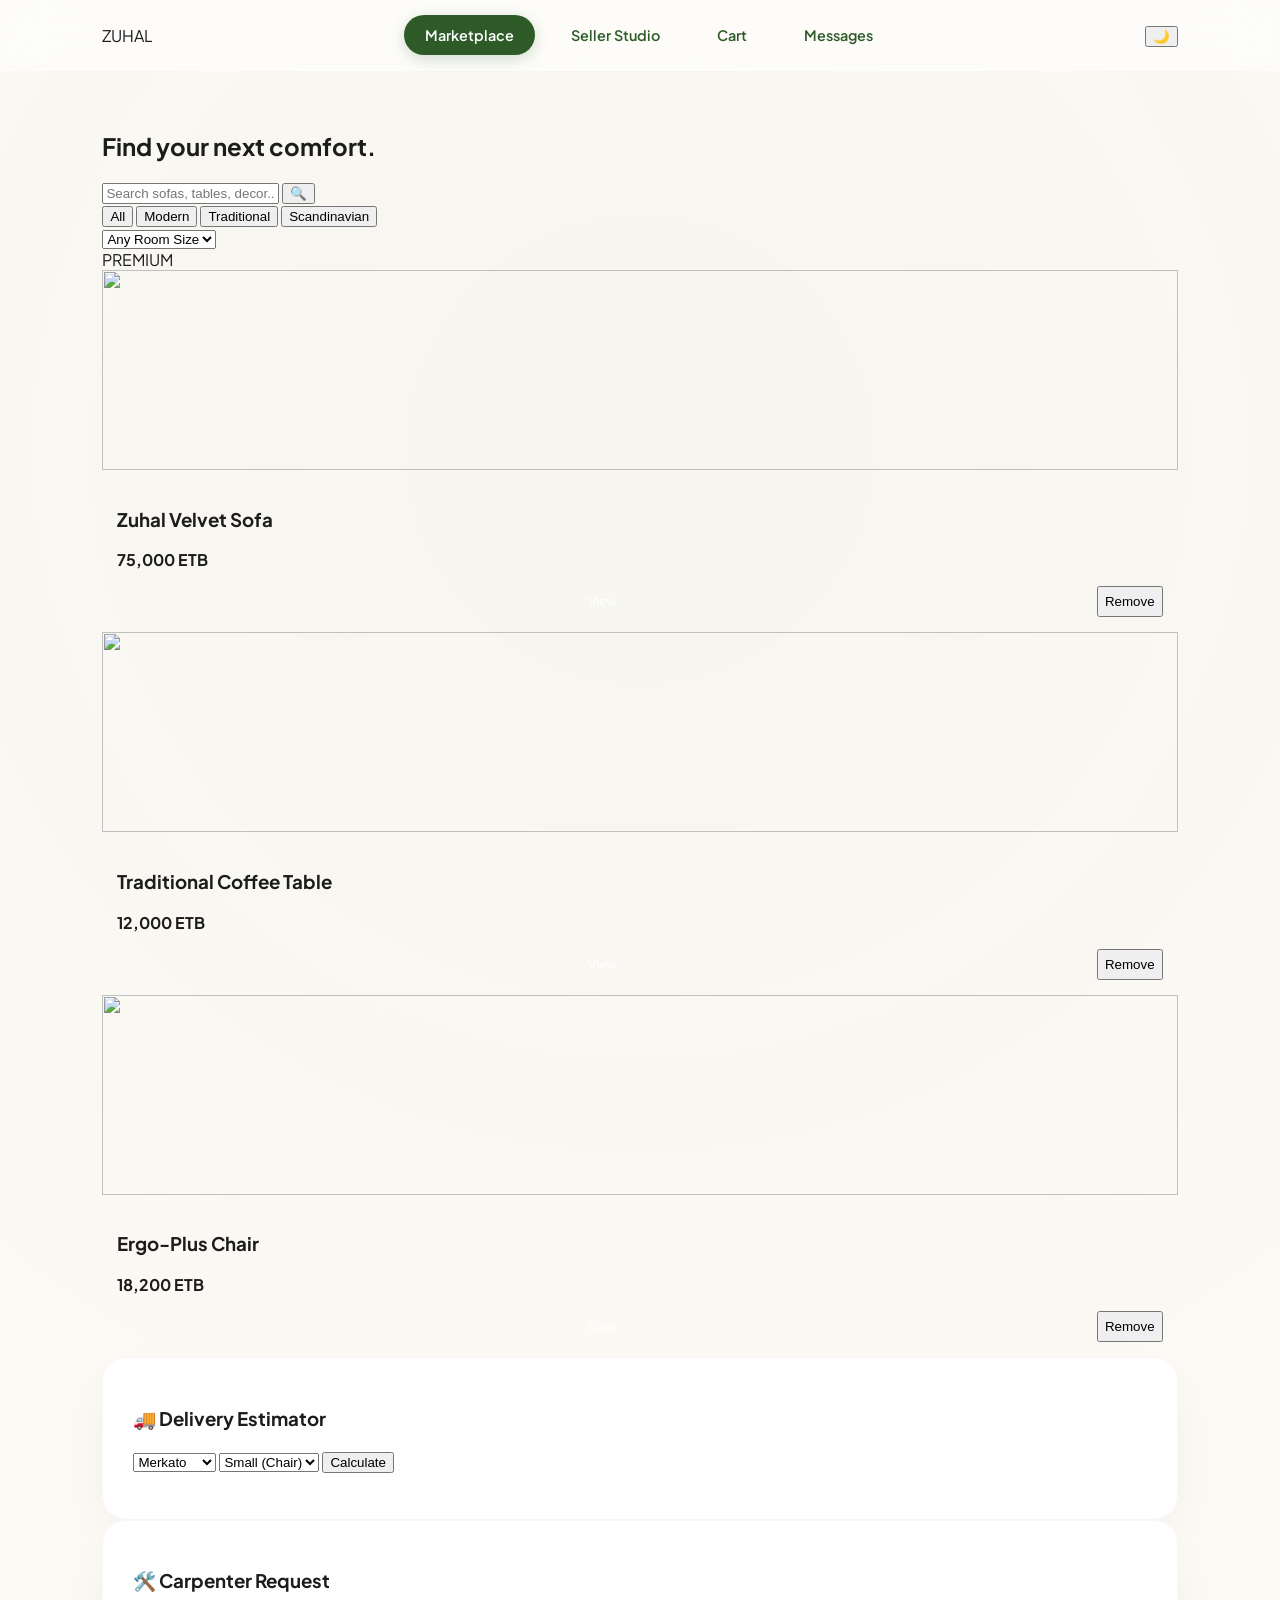
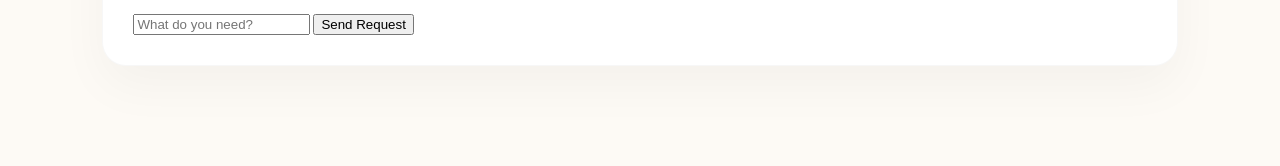
==== commit 8fb3f791: "Update index.html" ====
--- a/index.html
+++ b/index.html
@@ -5,95 +5,99 @@
     <meta name="viewport" content="width=device-width, initial-scale=1.0">
     <title>Zuhal FurniHub | Premium Marketplace</title>
     <link rel="stylesheet" href="style.css">
-    <link href="https://fonts.googleapis.com/css2?family=Inter:wght@300;400;600&display=swap" rel="stylesheet">
+    <link href="https://fonts.googleapis.com/css2?family=Plus+Jakarta+Sans:wght@300;400;600;800&display=swap" rel="stylesheet">
 </head>
-<body>
+<body onload="initApp()">
 
     <nav class="navbar">
-        <div class="logo">Zuhal FurniHub</div>
-        
+        <div class="logo">ZUHAL</div>
         <div class="nav-links">
-            <a href="sell.html" class="sell-btn-nav">+ Sell Furniture</a>
+            <span onclick="navigateTo('view-marketplace')" class="tab-link active" id="tab-marketplace">Marketplace</span>
+            <span onclick="navigateTo('view-seller')" class="tab-link" id="tab-seller">Seller Studio</span>
+            <span onclick="navigateTo('view-cart')" class="tab-link" id="tab-cart">Cart</span>
+            <span onclick="navigateTo('view-chat')" class="tab-link" id="tab-chat">Messages</span>
         </div>
-
         <div class="nav-icons">
-            <button id="dark-mode-toggle" class="mode-btn">🌙</button>
-            <span class="icon-spacing">🛒</span>
-            <span class="icon-spacing">🔔</span>
+            <button onclick="toggleDarkMode()" class="mode-btn" id="themeIcon">🌙</button>
             <div class="profile-circle"></div>
         </div>
     </nav>
 
-    <header class="hero">
-        <h1>Find your next <span class="highlight">comfort.</span></h1>
-        <div class="search-container">
-            <input type="text" id="searchInput" placeholder="Search sofas, tables, decor..." onkeyup="searchFurniture()">
-            <button class="search-btn">🔍</button>
-        </div>
-    </header>
+    <main class="main-content">
+        <section id="view-marketplace" class="view-section" style="display:block;">
+            <header class="hero">
+                <h1>Find your next <span class="highlight">comfort.</span></h1>
+                <div class="search-container">
+                    <input type="text" id="searchInput" placeholder="Search sofas, tables, decor..." onkeyup="searchFurniture()">
+                    <button class="search-btn">🔍</button>
+                </div>
+            </header>
 
-    <section class="filter-section">
-        <div class="style-discovery">
-            <button class="chip active" onclick="filterByStyle('All')">All</button>
-            <button class="chip" onclick="filterByStyle('Modern')">Modern</button>
-            <button class="chip" onclick="filterByStyle('Ethiopian Traditional')">Ethiopian Traditional</button>
-            <button class="chip" onclick="filterByStyle('Scandinavian')">Scandinavian</button>
-        </div>
-        
-        <div class="secondary-filters">
-            <select id="roomSize" onchange="filterBySize()">
-                <option value="all">Any Room Size</option>
-                <option value="small">Small (Studio/Apartment)</option>
-                <option value="large">Large (Villa)</option>
-            </select>
-        </div>
-    </section>
+            <div class="filter-section">
+                <div class="style-discovery">
+                    <button class="chip active" onclick="filterByStyle('All')">All</button>
+                    <button class="chip" onclick="filterByStyle('Modern')">Modern</button>
+                    <button class="chip" onclick="filterByStyle('Ethiopian Traditional')">Traditional</button>
+                    <button class="chip" onclick="filterByStyle('Scandinavian')">Scandinavian</button>
+                </div>
+                <select id="roomSize" onchange="filterBySize()" class="glass-select">
+                    <option value="all">Any Room Size</option>
+                    <option value="small">Small (Studio)</option>
+                    <option value="large">Large (Villa)</option>
+                </select>
+            </div>
 
-    <main class="product-grid" id="productGrid">
-        </main>
+            <div class="product-grid" id="productGrid"></div>
 
-    <section class="tools-container">
-        <div class="delivery-calc">
-            <h3>🚚 Estimate Delivery Cost</h3>
-            <div class="calc-box">
-                <label>Pickup Area:</label>
-                <select id="pickup">
-                    <option value="0">Addis Ketema (Merkato)</option>
-                    <option value="150">Bole</option>
-                    <option value="200">CMC / Ayat</option>
-                    <option value="100">Piassa</option>
-                </select>
+            <div class="tools-grid">
+                <div class="dashboard-card">
+                    <h3>🚚 Delivery Estimator</h3>
+                    <div class="calc-box">
+                        <select id="pickup" class="glass-select">
+                            <option value="0">Merkato</option>
+                            <option value="150">Bole</option>
+                            <option value="200">CMC/Ayat</option>
+                        </select>
+                        <select id="itemSize" class="glass-select">
+                            <option value="1">Small (Chair)</option>
+                            <option value="5">Large (Sofa)</option>
+                        </select>
+                        <button class="action-btn" onclick="calculateDelivery()">Calculate</button>
+                        <p id="deliveryResult"></p>
+                    </div>
+                </div>
+                <div class="dashboard-card">
+                    <h3>🛠️ Carpenter Request</h3>
+                    <div class="calc-box">
+                        <input type="text" id="customItem" placeholder="What do you need?" class="glass-input">
+                        <button class="action-btn" onclick="submitRequest()">Send Request</button>
+                    </div>
+                </div>
+            </div>
+        </section>
 
-                <label>Item Size:</label>
-                <select id="itemSize">
-                    <option value="1">Small (Chair/Lamp)</option>
-                    <option value="2.5">Medium (Dining Table)</option>
-                    <option value="5">Large (3-Seater Sofa / Bed)</option>
-                </select>
-                
-                <button class="request-btn" onclick="calculateDelivery()">Check Price</button>
-                <p id="deliveryResult"></p>
+        <section id="view-seller" class="view-section">
+            <div class="hero">
+                <h1>Seller <span class="highlight">Studio</span></h1>
+                <p>Manage your listings and track your 10% commission.</p>
+                <a href="sell.html" class="action-btn" style="text-decoration:none; display:inline-block; margin-top:20px;">+ Post New Ad</a>
             </div>
-        </div>
+            <div class="dashboard-card" style="margin-top:40px;">
+                <h3>Your Insights</h3>
+                <div class="stats-row">
+                    <div class="stat"><h4>Active Ads</h4><p>3</p></div>
+                    <div class="stat"><h4>Pending ETB</h4><p>1,200</p></div>
+                </div>
+            </div>
+        </section>
 
-        <div class="custom-request">
-            <h2>Can't find what you need?</h2>
-            <p>Request a custom piece from local Addis carpenters.</p>
-            <div class="request-form">
-                <input type="text" id="customItemName" placeholder="e.g., Rosewood Office Desk">
-                <textarea id="customDescription" placeholder="Describe the dimensions and style..."></textarea>
-                <div class="upload-box">
-                    <label for="file-upload">📸 Upload Reference Image</label>
-                    <input id="file-upload" type="file" />
-                </div>
-                <button class="request-btn" onclick="submitRequest()">Send to Local Carpenters</button>
-            </div>
-        </div>
-    </section>
-
-    <footer style="text-align: center; padding: 40px; opacity: 0.6; font-size: 0.8rem;">
-        &copy; 2026 Zuhal FurniHub | Addis Ababa, Ethiopia
-    </footer>
+        <section id="view-cart" class="view-section">
+            <div class="hero"><h1>Your Cart</h1><p>No items added yet.</p></div>
+        </section>
+        <section id="view-chat" class="view-section">
+            <div class="hero"><h1>Messages</h1><p>No active conversations.</p></div>
+        </section>
+    </main>
 
     <script src="script.js"></script>
 </body>
--- a/style.css
+++ b/style.css
@@ -1,275 +1,139 @@
-/* --- 1. CORE BRANDING & VARIABLES --- */
+/* Imports the "Plus Jakarta Sans" font used by modern tech startups like Airbnb/Google */
+@import url('https://fonts.googleapis.com/css2?family=Plus+Jakarta+Sans:wght@300;400;600;800&display=swap');
+
 :root {
-    --zuhal-green: #3D5A37;
-    --zuhal-orange: #D98344;
-    --zuhal-cream: #FDFBF7;
-    --bg-card: #F4EFE6;
-    --text-main: #333;
-    --white: #ffffff;
-    --transition: 0.3s ease;
-}
-
-/* --- 2. DARK MODE OVERRIDES --- */
-body.dark-mode {
-    --zuhal-cream: #121212; 
-    --bg-card: #1e1e1e;   
-    --text-main: #e0e0e0;
-    --white: #1e1e1e;
+    --primary: #2d5a27; /* Zuhal Forest Green */
+    --accent: #e67e22; /* Zuhal Sunset Orange */
+    --glass: rgba(255, 255, 255, 0.6); /* Translucent background */
+    --glass-border: rgba(255, 255, 255, 0.2);
+    --bg-light: #fdfaf5;
+    --dark-bg: #121212;
+    --text-main: #1c1c1c;
+    --card-shadow: 0 20px 50px rgba(0,0,0,0.04);
 }
 
 body {
+    font-family: 'Plus Jakarta Sans', sans-serif;
+    background-color: var(--bg-light);
+    color: var(--text-main);
     margin: 0;
-    font-family: 'Inter', sans-serif;
-    background-color: var(--zuhal-cream);
-    color: var(--text-main);
-    transition: background-color var(--transition);
+    overflow-x: hidden;
+    transition: background 0.5s ease;
 }
 
-/* --- 3. NAVIGATION --- */
+/* Stunning Animated Background Gradient */
+body::before {
+    content: "";
+    position: fixed;
+    top: -50%; left: -50%;
+    width: 200%; height: 200%;
+    background: radial-gradient(circle, rgba(45,90,39,0.03) 0%, transparent 80%);
+    z-index: -2;
+    animation: backgroundFloat 20s infinite linear;
+}
+
+@keyframes backgroundFloat {
+    0% { transform: translate(0, 0); }
+    100% { transform: translate(50px, 50px); }
+}
+
+/* --- GLASS NAVIGATION (FAANG STYLE) --- */
 .navbar {
     display: flex;
     justify-content: space-between;
     align-items: center;
-    padding: 15px 30px;
-    background: var(--zuhal-green);
-    color: white;
-    box-shadow: 0 2px 10px rgba(0,0,0,0.1);
+    padding: 15px 8%;
+    background: var(--glass);
+    backdrop-filter: blur(20px); /* Blurs background for high-end look */
+    border-bottom: 1px solid var(--glass-border);
+    position: sticky;
+    top: 0;
+    z-index: 1000;
 }
-
-body.dark-mode .navbar {
-    background: #0a0a0a;
-}
-
-.logo { font-weight: bold; font-size: 1.4rem; }
 
 .nav-links {
     display: flex;
+    gap: 15px;
     align-items: center;
-    gap: 20px;
 }
 
-.sell-btn-nav {
-    color: white;
-    text-decoration: none;
-    background: var(--zuhal-orange);
+/* Modern "Pill" Navigation Tabs */
+.tab-link {
     padding: 10px 20px;
-    border-radius: 25px;
+    border-radius: 50px;
+    cursor: pointer;
     font-weight: 600;
-    transition: var(--transition);
+    font-size: 0.9rem;
+    color: var(--primary);
+    transition: 0.3s cubic-bezier(0.4, 0, 0.2, 1);
+    border: 1px solid transparent;
 }
 
-.sell-btn-nav:hover {
-    transform: scale(1.05);
-    filter: brightness(1.1);
+.tab-link:hover {
+    background: rgba(45,90,39,0.05);
 }
 
-.nav-icons { display: flex; align-items: center; gap: 15px; }
-
-.mode-btn {
-    background: none;
-    border: none;
-    font-size: 1.5rem;
-    cursor: pointer;
-    transition: transform var(--transition);
+.tab-link.active {
+    background: var(--primary);
+    color: white;
+    box-shadow: 0 4px 15px rgba(45,90,39,0.2);
 }
 
-.mode-btn:hover { transform: rotate(20deg); }
-
-/* --- 4. HERO & SEARCH --- */
-.hero {
-    padding: 60px 20px;
-    text-align: center;
+/* --- THE "SUPER-APP" CONTENT VIEWER --- */
+.main-content {
+    padding: 40px 8% 100px;
 }
 
-.highlight { color: var(--zuhal-green); }
-
-.search-container {
-    display: flex;
-    justify-content: center;
-    gap: 10px;
-    max-width: 600px;
-    margin: 30px auto;
+/* Hides sections by default. Logic handles showing them. */
+.view-section {
+    display: none;
+    animation: viewFadeIn 0.6s ease-out forwards;
 }
 
-#searchInput {
-    width: 80%;
-    padding: 14px 20px;
-    border-radius: 30px;
-    border: 1px solid #ddd;
-    outline: none;
-    font-size: 1rem;
+/* Stunning Entrance Animation for New Views */
+@keyframes viewFadeIn {
+    from { opacity: 0; transform: translateY(20px); }
+    to { opacity: 1; transform: translateY(0); }
 }
 
-body.dark-mode #searchInput {
-    background: #2a2a2a;
-    color: white;
-    border: 1px solid #444;
+/* --- MARKETPLACE (Landing/Buyer Dash) --- */
+.hero-section {
+    text-align: center;
+    padding: 80px 0;
 }
 
-#searchInput:focus { border-color: var(--zuhal-green); }
-
-/* --- 5. FILTERS --- */
-.filter-section {
-    padding: 0 20px 30px;
-    text-align: center;
-}
-
-.style-discovery {
-    display: flex;
-    justify-content: center;
-    gap: 12px;
-    overflow-x: auto;
-    padding: 10px;
-}
-
-.chip {
-    border: 1px solid #ddd;
-    background: var(--white);
-    padding: 8px 20px;
-    border-radius: 20px;
-    white-space: nowrap;
-    cursor: pointer;
-    color: var(--text-main);
-    transition: var(--transition);
-}
-
-.chip.active {
-    background: var(--zuhal-orange);
-    color: white;
-    border: none;
-}
-
-/* --- 6. PRODUCT GRID & CARDS --- */
-.product-grid {
-    display: grid;
-    grid-template-columns: repeat(auto-fill, minmax(280px, 1fr));
-    gap: 25px;
-    padding: 20px 40px;
-}
-
-.product-card {
-    background: var(--bg-card);
-    border-radius: 15px;
-    overflow: hidden;
-    position: relative;
-    padding-bottom: 15px;
-    transition: transform var(--transition);
-    box-shadow: 0 4px 15px rgba(0,0,0,0.05);
-}
-
-.product-card:hover { transform: translateY(-5px); }
-
-.premium-tag {
-    background: var(--zuhal-orange);
-    color: white;
-    padding: 4px 12px;
-    font-size: 0.7rem;
-    font-weight: bold;
-    border-radius: 4px;
-    position: absolute;
-    top: 10px;
-    right: 10px;
-    z-index: 10;
-}
-
-.delete-btn {
-    background: #ffeded;
-    color: #cc0000;
-    border: none;
-    padding: 6px 12px;
-    border-radius: 6px;
-    font-size: 12px;
-    cursor: pointer;
-    transition: var(--transition);
-}
-
-.delete-btn:hover { background: #cc0000; color: white; }
-
-/* --- 7. DETAILS PAGE --- */
-.details-container {
-    max-width: 1100px;
-    margin: 50px auto;
-    display: grid;
-    grid-template-columns: 1.2fr 1fr;
-    gap: 50px;
-    padding: 30px;
-    background: var(--white);
-    border-radius: 24px;
-    box-shadow: 0 10px 40px rgba(0,0,0,0.03);
-}
-
-.details-image img {
-    width: 100%;
-    height: 500px;
-    border-radius: 18px;
-    object-fit: cover;
-}
-
-.details-info .price-tag {
-    font-size: 2rem;
-    color: var(--zuhal-orange);
-    font-weight: bold;
-    margin: 20px 0;
-}
-
-.contact-box {
-    margin-top: 40px;
-    padding: 25px;
-    background: var(--zuhal-cream);
-    border: 1px solid rgba(0,0,0,0.05);
-    border-radius: 16px;
-    text-align: center;
-}
-
-.whatsapp-btn {
-    display: flex;
-    align-items: center;
-    justify-content: center;
-    gap: 10px;
-    background: #25D366;
-    color: white !important;
-    padding: 18px;
-    text-decoration: none;
-    border-radius: 12px;
-    font-size: 1.1rem;
-    font-weight: 600;
-    transition: var(--transition);
-    box-shadow: 0 4px 15px rgba(37, 211, 102, 0.3);
-}
-
-/* --- 8. SELLER TOOLS & INPUTS --- */
-.file-input {
-    padding: 15px;
-    background: var(--zuhal-cream);
-    border: 2px dashed var(--zuhal-green);
-    border-radius: 10px;
-    cursor: pointer;
-    width: 100%;
-    box-sizing: border-box;
-}
-
-input, textarea, select {
-    padding: 12px;
-    border-radius: 8px;
-    border: 1px solid #ddd;
+.hero-section h1 {
+    font-size: 4.5rem;
+    font-weight: 800;
+    background: linear-gradient(135deg, var(--primary), var(--accent));
+    -webkit-background-clip: text;
+    -webkit-text-fill-color: transparent;
+    letter-spacing: -3px;
     margin-bottom: 10px;
 }
 
-.related-section {
-    max-width: 1100px;
-    margin: 40px auto 80px;
-    padding: 0 20px;
+/* --- SELLER STUDIO DASHBOARD --- */
+.seller-grid {
+    display: grid;
+    grid-template-columns: 2fr 1fr;
+    gap: 30px;
+    margin-top: 40px;
 }
 
-/* --- 9. RESPONSIVENESS --- */
-@media (max-width: 768px) {
-    .details-container {
-        grid-template-columns: 1fr;
-        margin: 10px;
-        padding: 20px;
-    }
-    
-    .details-image img { height: 350px; }
-    
-    .search-container { width: 95%; }
+.dashboard-card {
+    background: white;
+    padding: 30px;
+    border-radius: 24px;
+    box-shadow: var(--card-shadow);
+    border: 1px solid rgba(0,0,0,0.03);
 }
+
+/* Stunning 3D Tilt Effect on Hover */
+.product-card {
+    transition: transform 0.4s cubic-bezier(0.175, 0.885, 0.32, 1.275), box-shadow 0.4s ease;
+}
+
+.product-card:hover {
+    transform: translateY(-15px) rotateX(3deg) rotateY(1deg);
+    box-shadow: 0 40px 80px rgba(0,0,0,0.1);
+}
